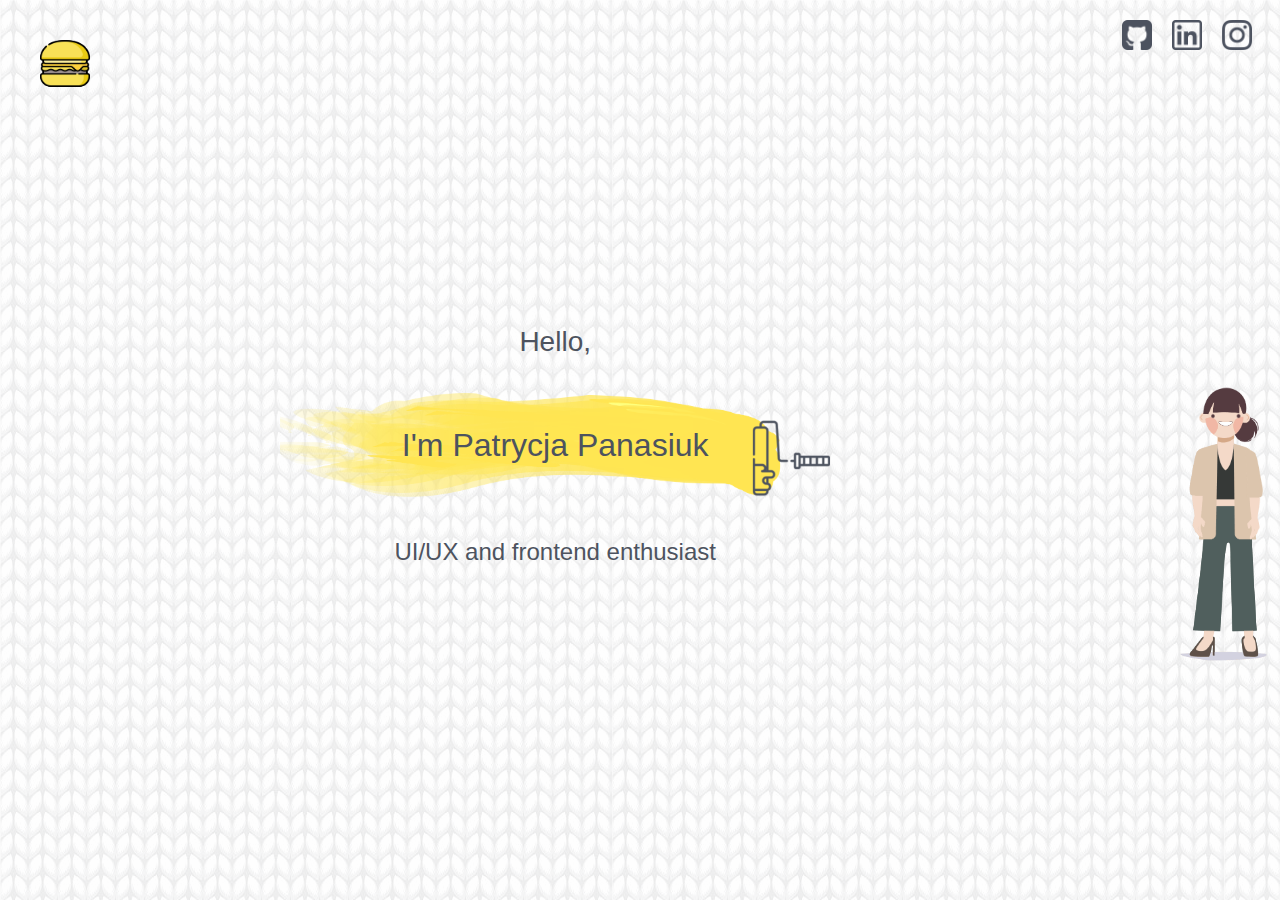
==== index.html @ 2c9c2ffa "menu changes" ====
<html lang="en">
<head>
  <meta charset="utf-8">
  <meta name="viewport" content="width=device-width, initial-scale=1">
  <link rel="stylesheet" href="style.css">
  <link rel="stylesheet" href="style_menu.css">
  <link rel="stylesheet" href="bootstrap/bootstrap.min.css">
</head>

<body>
  
<main class="container">
  <div class="content-container">
    <div class="side-menu">
        <input type="button"  onclick="ShowDiv()" class="burger burger-menu" />
        <input type="button"  onclick="ShowMenu()" class="burger burger-menu-cover" />
        <div class="side-menu-bcg" id="myDiv">
          <div class="burger-waiter"></div>
          <div class="menu row justify-content-center">
            <div class="menu-icons-box col-5">
              <ul class="menu-icons"> 
                <li class="menu-icon"><a href="contact.html"><img src="pic/mail.png" alt="contact"></a></li>
                <li class="menu-icon"><a href="portfolio.html"><img src="pic/portfolio.png" alt="portfolio"></a></li>
                <li class="menu-icon"><a href="curriculum.html"><img src="pic/curriculum.png" alt="curriculum"></a></li>
                <li class="menu-icon"><img src="pic/home.png" alt="home"></li>
              </ul> 
            </div>
            <div class="menu-titles-box col-6">
              <ul class="menu-titles"> 
                <li class="menu-title"><a href="contact.html"><p>contact</p></a></li>
                <li class="menu-title"><a href="portfolio.html"><p>portfolio</p></a></li>
                <li class="menu-title"><a href="aboutme.html"><p>about me</p></a></li>
                <li class="menu-title"><p>home</p></li>
              </ul> 
            </div>
          </div>
      </div>
    </div>

    <div class="presentation">
      <h3 class="hello"><p>Hello,</p></h3>
      <h1 class="name"><p>I'm Patrycja Panasiuk</p></h1>
      <h2 class="frontend"><p>UI/UX and frontend enthusiast</p></h2>
    </div>

  <!-- MENU COVER -->
  <div class="menu-cover" id="menu-cover">
    <div class="menu-cover-list row">
      <div class="menu-cover-img col-3">
        <a href="contact.html"><img src="pic/mail.png" alt="contact"></a>
        <a href="portfolio.html"><img src="pic/portfolio.png" alt="portfolio"></a>
        <a href="aboutme.html"><img src="pic/curriculum.png" alt="aboutme"></a>
        <a href="home.html"><img src="pic/home.png" alt="home"></a>
      </div>
      <div class="menu-cover-text col-9">
        <a href="contact.html"><p>contact</p></a>
        <a href="portfolio.html"><p>portfolio</p></a>
        <a href="aboutme.html"><p>about me</p></a>
        <a href="index.html"><p>home</p></a>
      </div>
    </div>
    <div class="menu-cover-waiter">
      <img src="pic/burger_waiter.png" alt="burger">
    </div>
    <div class="social row ">
      <div class="social-img social-img-white col-4"><a href="https://github.com/qatta93" target="_blank"><img src="pic/github_white.png" alt="github"></a></div>
      <div class="social-img social-img-white col-4"><a href="https://www.linkedin.com/in/patrycjapanasiuk/" target="_blank"><img src="pic/linkedin_white.png" alt="linkedin"></a></div>
      <div class="social-img social-img-white col-4"><a href="https://www.instagram.com/__qatta/" target="_blank"><img src="pic/instagram_white.png" alt="instagram"></a></div>
    </div>
  </div>

  <!-- SOCIAL -->
    <div class="social row ">
      <div class="social-img col-4"><a href="https://github.com/qatta93" target="_blank"><img src="pic/github.png" alt="github"></a></div>
      <div class="social-img col-4"><a href="https://www.linkedin.com/in/patrycjapanasiuk/" target="_blank"><img src="pic/linkedin.png" alt="linkedin"></a></div>
      <div class="social-img col-4"><a href="https://www.instagram.com/__qatta/" target="_blank"><img src="pic/instagram.png" alt="instagram"></a></div>
    </div>

    <div class="animation" id="anim"></div>
  </div>
</main>

  <script src="https://code.jquery.com/jquery-3.3.1.slim.min.js" integrity="sha384-q8i/X+965DzO0rT7abK41JStQIAqVgRVzpbzo5smXKp4YfRvH+8abtTE1Pi6jizo" crossorigin="anonymous"></script>
  <script src="https://cdnjs.cloudflare.com/ajax/libs/popper.js/1.14.7/umd/popper.min.js" integrity="sha384-UO2eT0CpHqdSJQ6hJty5KVphtPhzWj9WO1clHTMGa3JDZwrnQq4sF86dIHNDz0W1" crossorigin="anonymous"></script>
  <script src="https://stackpath.bootstrapcdn.com/bootstrap/4.3.1/js/bootstrap.min.js" integrity="sha384-JjSmVgyd0p3pXB1rRibZUAYoIIy6OrQ6VrjIEaFf/nJGzIxFDsf4x0xIM+B07jRM" crossorigin="anonymous"></script>
  <script src="lottie.js"></script>
  <script src="script.js"></script>
</body>
</html>
---- style.css ----
body, 
html {
    height: 100vh;
    width: 100vw;
    margin: 0;
    padding: 0;
    border: 0;
    font-size: 100%;
    vertical-align: baseline;
    overflow-x: hidden;
}

* {
    box-sizing: border-box;
    font-family: 'Segoe UI', sans-serif;
}

.container {
    padding: 0 !important;
    margin: 0 !important;
    max-width: 100% !important;
}

.content-container {
    background-image: url(pic/bcg_d.png);
    height: 100vh;
    max-height: -webkit-fill-available;
    overflow-y: hidden;
    overflow-x: hidden;
    position: relative;
}


/************************************************************ MENU */


.side-menu {
    height: 100%;
    width: 250px;
    position: relative;
}

.side-menu-bcg {
    background-color: #4D535F;
    height: 100%;
    width: 100%;
    display: none;
}

.burger {
    background-image: url(pic/burger.png);
    background-repeat: no-repeat;
    background-size: 60px 60px;
    position: absolute;
    left: 50px;
    top: 50px;
    height: 60px;
    width: 60px;
    background-color: transparent;
    border: none;
    z-index: 10;
    -webkit-animation-name: spaceboots;
	-webkit-animation-duration: 2.5s;
	-webkit-transform-origin:50% 50%;
	-webkit-animation-iteration-count: 10s;
	-webkit-animation-timing-function: linear;
}

@-webkit-keyframes spaceboots {
	0% { -webkit-transform: translate(2px, 1px) rotate(0deg); }
	10% { -webkit-transform: translate(-1px, -2px) rotate(-1deg); }
	20% { -webkit-transform: translate(-3px, 0px) rotate(1deg); }
	30% { -webkit-transform: translate(0px, 2px) rotate(0deg); }
	40% { -webkit-transform: translate(1px, -1px) rotate(1deg); }
	50% { -webkit-transform: translate(-1px, 2px) rotate(-1deg); }
	60% { -webkit-transform: translate(-3px, 1px) rotate(0deg); }
	70% { -webkit-transform: translate(2px, 1px) rotate(-1deg); }
	80% { -webkit-transform: translate(-1px, -1px) rotate(1deg); }
	90% { -webkit-transform: translate(2px, 2px) rotate(0deg); }
	100% { -webkit-transform: translate(1px, -2px) rotate(-1deg); }
}

.burger-waiter {
    background-image: url(pic/burger_waiter.png);
    background-repeat: no-repeat;
    background-size: 150px 150px;
    position: absolute;
    left: 45px;
    top: 50px;
    height: 150px;
    width: 150px;
}

.menu {
    height: 300px;
    width: 100%;
    position: absolute;
    bottom: 0;
    padding: 2%;
    margin: 0 !important;
}

.menu-icons,
.menu-titles {
    height: 95%;
    list-style: none;
    width: 100%;
    padding: 0;
    color: #EEEEEE;
    font-size: 23px;
}
                                                           /* change */
.menu-titles li:last-child { 
    color: #F8E058;
}
                                                         /* change */
.menu-icon,
.menu-title {
    height: 25%;
    position: relative;
    width: 100%;
}

.menu-title a {
    text-decoration: none;
    color: inherit;
}

.menu-title a:hover {
    color: #F8E058;
}

.menu-icon img {
    height: 40px;
    position: absolute;
    right: 0;
    left: 0;
    top: 0;
    bottom: 0;
    margin: auto 0;
}

.menu-titles-box {
    padding: 0 !important;
    position: relative;
}

.menu-title p{
    vertical-align: middle;
    margin: 0;
    position: absolute;               
    top: 50%;                         
    transform: translate(0, -50%)
}



/************************************************************ PRESENTATION */


.presentation {
    height: 40%;
    width: 43%;
    position: absolute;
    right: 0;
    left: 320px;
    top: 0;
    bottom: 0;
    margin: auto 0;
    color: #4D535F;
}


.hello {
    height: 20%;
    position: relative;
}

.hello p {
    margin: 0;
    width: 100%;
    position: absolute;              
    top: 50%;  
    text-align: center;                   
    transform: translate(0, -50%)
}

.name {
    height: 50%;
    background-image: url(pic/paint.png);
    background-repeat: no-repeat;
    background-position: right;
    background-size: 110%;
    position: relative;
}

.name p {
    margin: 0;
    width: 100%;
    position: absolute;              
    top: 50%;  
    text-align: center;                   
    transform: translate(0, -50%)
}

.frontend {
    height: 30%;
    position: relative;
}


.frontend p {
    margin: 0;
    width: 100%;
    position: absolute;              
    top: 50%;  
    text-align: center;                   
    transform: translate(0, -50%);
    font-weight: 400;
}




/************************************************************ SOCIAL */

.social {
    position: absolute;
    right: 0;
    top: 0;
    height: 65px;
    width: 200px;
    padding: 20px 20px 0 0;
}

.social-img {
    width: 33.3%;
    padding: 0!important;
}


.social-img img {
    height: 40px;
}





/************************************************************ ANIMATION */

.animation {
    max-width: 800px;
    position: absolute;
    top: 60%;                
    transform: translate(0, -50%);
    right: 0;
}

/************************************************************ MEDIA QUERY */


@media only screen and (min-width: 1920px) {

    .side-menu {
        width: 400px;
    }

    .burger {
        background-size: 80px 80px;
        height: 80px;
        width: 80px;
    }
    
    .burger-waiter {

        background-size: 200px 200px;
        height: 200px;
        width: 200px;
    }
    
    .menu {
        height: 400px;
        padding: 4%;
    }
    
    .menu-icons,
    .menu-titles {
        font-size: 35px;
    }
    
    .menu-icon img {
        height: 50px;
        left: 30px;
    }
    
    .social {
        width: 330px;
        top: 20px;
    }
    .social-img img {
        height: 60px;
    }
    .presentation {
        height: 30%;
        width: 43%;
        left: 370px;
    }

    .hello p {
        font-size: 2.5rem;
    }
    
    .name {
        background-size: 115%;
    }

    .name p {
        font-size: 3rem;
    }
    
    .frontend p {
        font-size: 2rem;             
        top: 40%;  
    }
    .animation {
        max-width: 900px;
    }
}

@media only screen and (min-width: 3000px) {

    .side-menu {
        width: 500px;
    }

    .burger {
        background-size: 100px 100px;
        height: 200px;
        width: 200px;
    }
    
    .burger-waiter {

        background-size: 230px 230px;
        height: 230px;
        width: 230px;
    }
    
    .menu {
        height: 500px;
        padding: 4%;
    }
    
    .menu-icons,
    .menu-titles {
        font-size: 40px;
    }
    
    .menu-icon img {
        height: 60px;
        left: 30px;
    }
    
    .presentation {
        height: 40%;
        left: 600px;
    }
    
    
    .hello {
        height: 20%;
        position: relative;
    }
    
    .hello p {        
        font-size: 4rem;        
    }
    
    .name p {
        font-size: 4rem;
    }
    
    
    
    .frontend p {
        font-size: 3rem;
    }

    .animation {
        min-width: 1700px;

    }
    
    .social {
        width: 350px;
        top: 20px;
    }
    .social-img img {
        height: 70px;
    }

}

@media only screen and (min-width: 4000px) {

    .side-menu {
        width: 800px;
    }

    .burger {
        background-size: 200px 200px;
        height: 200px;
        width: 200px;
    }
    
    .burger-waiter {

        background-size: 490px 490px;
        height: 490px;
        width: 490px;
    }
    
    .menu {
        height: 800px;
        padding: 4%;
    }
    
    .menu-icons,
    .menu-titles {
        font-size: 70px;
    }
    
    .menu-icon img {
        height: 100px;
        left: 30px;
    }

    .presentation {
        left: 1100px;
    }
    
    .hello p {        
        font-size: 6rem;        
    }
    
    .name p {
        font-size: 8rem;
    }
    
    .frontend p {
        font-size: 5rem;
    }

    .animation {
        min-width: 2300px;

    }
    
    .social {
        width: 500px;
        top: 50px;
        right: 30px;
    }
    .social-img img {
        height: 120px;
    }

}

@media only screen and (max-width: 1366px) {
    .side-menu {
        width: 220px;
    }
    .side-menu-bcg {
        opacity: 1;
     }
    
    .burger {
        background-size: 50px 50px;
        left: 40px;
        top: 40px;
        height: 50px;
        width: 50px;
    }
    
    .burger-waiter {
        background-size: 125px 125px;
        left: 36px;
        top: 40px;
        height: 125px;
        width: 125px;
    }
    
    .menu {
        height: 250px;
    }
    
    .menu-icons,
    .menu-titles {
        font-size: 20px;
    }
    
    .menu-icon img {
        height: 35px;
    }
    
    .social {
        width: 170px;
    }
    .social-img img {
        height: 30px;
    }
    .presentation {
        height: 30%;
        width: 43%;
        left: 280px;
    }
    
    .name p {
        font-size: 2rem;
    }
    
    .frontend p {
        font-size: 1.5rem;             
        top: 40%;  
    }

    .animation {
        max-width: 650px;
    }
}


/******************** TABLET LANDSCAPE */


@media only screen and (max-width: 1024px) {

    .content-container {
        min-height: 700px;
    }

    .side-menu-bcg {
       opacity: 0;
    }

    .burger-waiter {
        opacity: 0;
    }

    .burger {
        opacity: 1;
        background-size: 50px 50px;
        left: 25px;
        top: 20px;
        height: 50px;
        width: 50x;
    }



    .menu {
        opacity: 0;
    }

    .presentation {
        height: 30%;
        width: 85%;
        position: absolute;                  
        top: 15%;
        left: 0;
        right: 0;
        margin: 0 auto;
        width: 100%;
    }
    
    .hello {
        height: 30%;
        font-size: 2rem;
    }

    .name {
        background-position: center;
        background-size: 80%;
        width: 90%;
        margin: 0 auto;
    }
    
    .name p {           
        top: 40%;  
        font-size: 2.5rem;
    }
    
    .frontend p {             
        top: 20%;  
        font-size: 2.5rem;
        font-weight: 200;
    }

    .social {
        height: 65px;
        width: 200px;
    }
    
    .social-img img {
        height: 40px;
    }

    .animation {
        max-width: 100%;
        bottom: 15%;                
        transform: translate(0, -15%);
        height: 55%;
    }
}


/******************** TABLET PORTRAIT */


@media only screen and (max-width: 768px) {

    .content-container {
        min-height: 800px;
    }

    .presentation {
        height: 20%;
    }
    
    .hello {
        height: 40%;
    }

    .name {
        background-size: 100%;
        background-position: bottom right;
        width: 90%;
    }
    
    .name p {           
        top: 40%;  
    }
    
    .frontend p {             
        top: 30%;  
    }

    .animation {
        bottom: 30%;                
        transform: translate(0, -30%);
        height: 70%;
        min-width: 800px;
    }
}



@media only screen and (max-width: 650px) {


    .name {
        background-size: 110%;
        width: 95%;
    }
    
    .name p {           
        font-size: 2.1rem;
    }
    
    .frontend p {             
        font-size: 2rem;
    }

    .animation {
        bottom: 20%;                
        transform: translate(0, -20%);
        height: 50%;
        min-width: 800px;
    }
}





/******************** MOBILE */


@media only screen and (max-width: 480px) {

    .content-container {
        min-height: 600px;
    }

    .burger {
        background-size: 45px 45px;
        left: 25px;
        top: 20px;
        height: 45px;
        width: 45x;
    }

    .presentation {                
        top: 20%;
    }


    .hello {
        height: 40%;
        font-size: 1.5rem;
    }

    .name {
        background-size: 120%;
        width: 99%;
    }
    
    .name p {           
        top: 40%;  
        font-size: 1.6rem;
    }
    
    .frontend p {             
        top: 50%;  
        font-size: 1.65rem;
        max-width: 95%;
        text-align: center;
        margin: 0 2%;
    }

    .social {
        height: 55px;
        width: 170px;
        right: 0px;
    }

    .social-img {
        text-align: center;
    }
    
    .social-img img {
        height: 35px;
    }

    .animation {
        min-width: 700px;
        bottom: 10%;                
        transform: translate(0, -10%);
    }
}
---- style_menu.css ----
@media only screen and (max-width: 1024px) {

    #menu-cover {
        width: 100vw;
        height: 100vh;
        position: fixed;
        top: 0;
        background-color: #2E3032;
        opacity: 0.95;
        display: none;
        z-index: 99999999999;
    }
    
    .menu-cover-list {
        height: 70%;
        width: 50%;
        margin: 0 auto !important;
        padding-left: 10%;
        position: relative;
        display: block !important;
    }
    
    .menu-cover-img,
    .menu-cover-text {
        height: 350px;
        position: absolute;
        top: 30%;
        width: 100%;
    }
    
    .menu-cover-text p {
        line-height: 50px;
        margin: 10px 0;
        width: 100%;
    }
    
    .menu-cover-img img,
    .menu-cover-img a {
        height: 50px;
        margin: 15px 0;
    }
    
    .menu-cover-waiter {
        height: 30%;
        text-align: center;
    }
    
    .menu-cover-text {
        height: 300px;
        padding-left: 40% !important;
    }
    
    .menu-cover-text a{
        text-decoration: none;
    }
    
    .menu-cover-text p {
        font-size: 1.7rem;
        color: #EEEEEE;
        height: 23%;
    }
    
    .menu-cover-waiter img {
        height: 60%;
    }
    
    .social-img-white {
        z-index: 9;
    }

}





@media only screen and (max-width: 768px) {
    .menu-cover-list {
        width: 60%;
    }
    
    .menu-cover-img img,
    .menu-cover-img a {
        height: 45px;
        margin: 17px 0;
    }
    
    .menu-cover-text p {
        font-size: 1.4rem;
    }
}


@media only screen and (max-width: 576px) {
    .menu-cover-list {
        width: 60%;
    }
    
    .menu-cover-img img,
    .menu-cover-img a {
        height: 40px;
        margin: 17px 0;
    }
    
    .menu-cover-text p {
        font-size: 1.2rem;
        line-height: 45px;
        margin: 9px 0;
    }

    .menu-cover-waiter img {
        height: 50%;
    }
}


@media only screen and (max-width: 480px) {
    .menu-cover-list {
        width: 80%;
        padding-left: 20%;
    }
    
    .menu-cover-img img,
    .menu-cover-img a {
        height: 35px;
        margin: 17px 0;
    }
    
    .menu-cover-text p {
        font-size: 1.2rem;
        line-height: 55px;
        margin: 3px 0;
    }

    .menu-cover-waiter img {
        height: 50%;
    }

    .menu-cover-text {
        padding-left: 35% !important;
    }
}
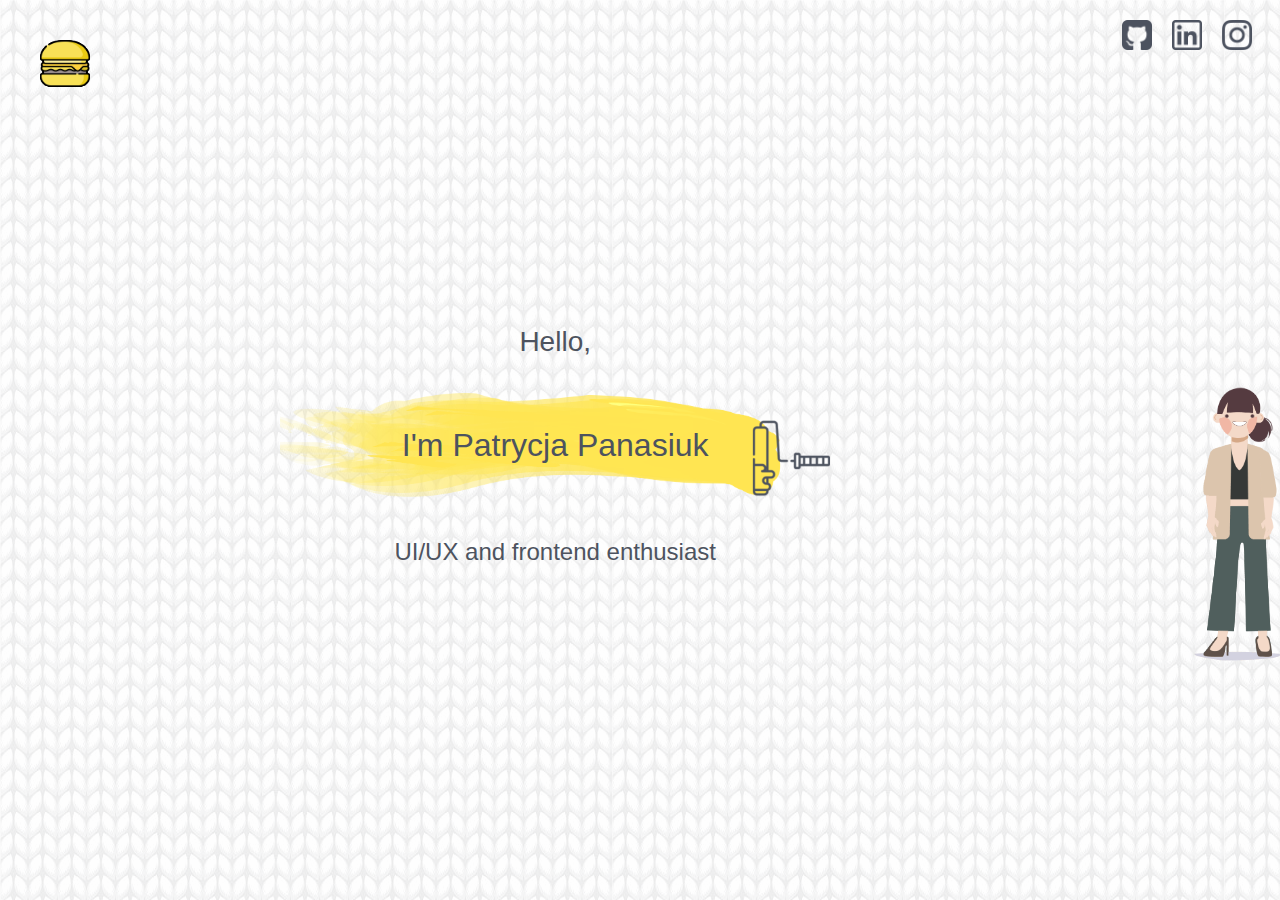
==== commit 7cb75c82: "rwd" ====
--- a/index.html
+++ b/index.html
@@ -45,6 +45,8 @@
 
   <!-- MENU COVER -->
   <div class="menu-cover" id="menu-cover">
+    <input type="button"  onclick="ShowDiv()" class="burger burger-menu" />
+    <input type="button"  onclick="ShowMenu()" class="burger burger-menu-cover" />
     <div class="menu-cover-list row">
       <div class="menu-cover-img col-3">
         <a href="contact.html"><img src="pic/mail.png" alt="contact"></a>
--- a/style.css
+++ b/style.css
@@ -59,7 +59,6 @@
     width: 60px;
     background-color: transparent;
     border: none;
-    z-index: 10;
     -webkit-animation-name: spaceboots;
 	-webkit-animation-duration: 2.5s;
 	-webkit-transform-origin:50% 50%;
@@ -535,15 +534,14 @@
 
 /******************** TABLET LANDSCAPE */
 
-
-@media only screen and (max-width: 1024px) {
+@media only screen and (max-width: 1060px) {
 
     .content-container {
         min-height: 700px;
     }
 
     .side-menu-bcg {
-       opacity: 0;
+       display: none;
     }
 
     .burger-waiter {
@@ -613,6 +611,7 @@
         bottom: 15%;                
         transform: translate(0, -15%);
         height: 55%;
+        right: 20%;
     }
 }
 
@@ -653,6 +652,7 @@
         transform: translate(0, -30%);
         height: 70%;
         min-width: 800px;
+        right: 10%;
     }
 }
 
@@ -679,6 +679,7 @@
         transform: translate(0, -20%);
         height: 50%;
         min-width: 800px;
+        right: -9%;
     }
 }
 
@@ -749,5 +750,6 @@
         min-width: 700px;
         bottom: 10%;                
         transform: translate(0, -10%);
+        right: -20%;
     }
 }--- a/style_menu.css
+++ b/style_menu.css
@@ -1,7 +1,7 @@
 
 
 
-@media only screen and (max-width: 1024px) {
+@media only screen and (max-width: 1060px) {
 
     #menu-cover {
         width: 100vw;
@@ -120,7 +120,7 @@
 @media only screen and (max-width: 480px) {
     .menu-cover-list {
         width: 80%;
-        padding-left: 20%;
+        padding-left: 15%;
     }
     
     .menu-cover-img img,
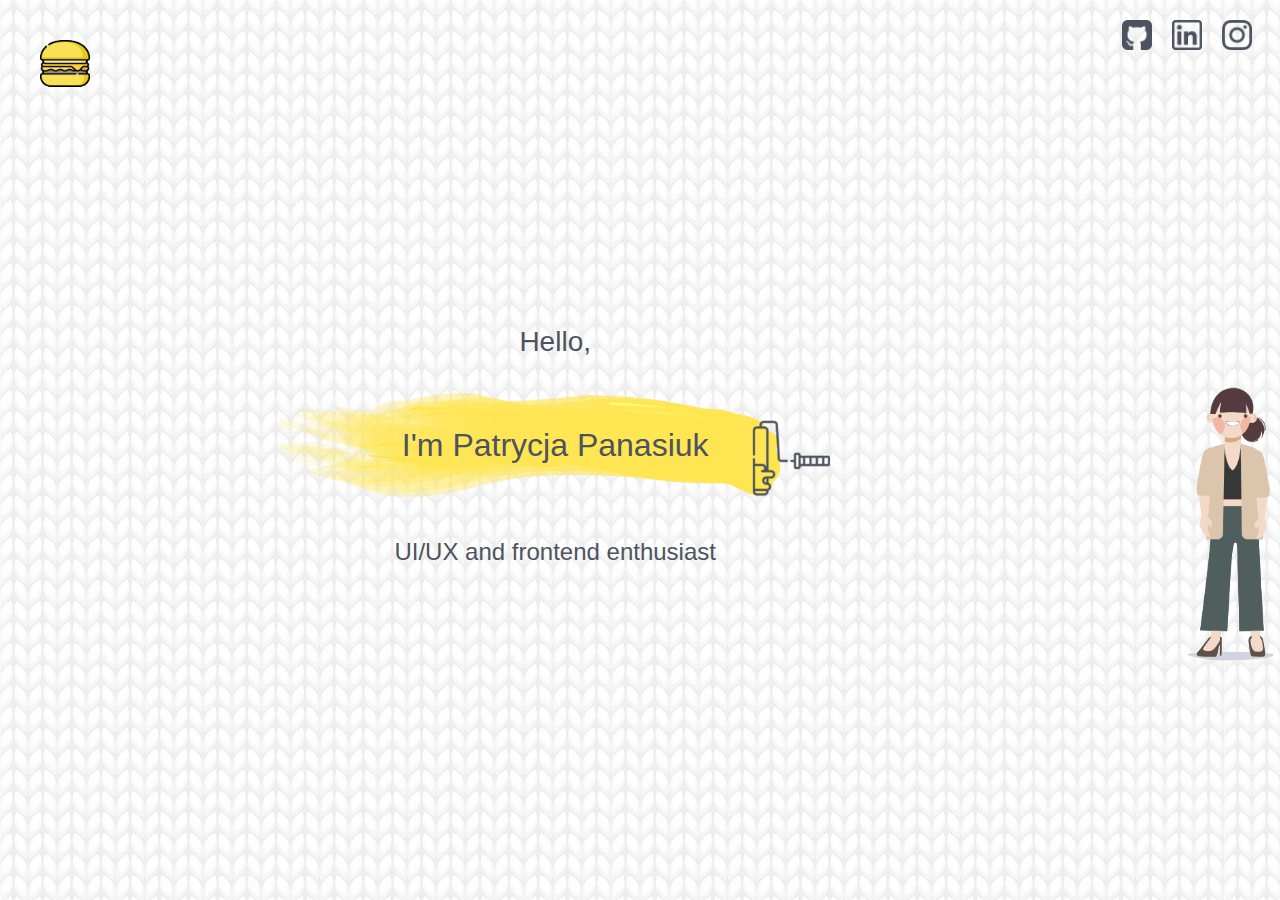
==== commit c0328965: "changes" ====
--- a/index.html
+++ b/index.html
@@ -12,8 +12,8 @@
 <main class="container">
   <div class="content-container">
     <div class="side-menu">
-        <input type="button"  onclick="ShowDiv()" class="burger burger-menu" />
-        <input type="button"  onclick="ShowMenu()" class="burger burger-menu-cover" />
+      <input type="button"  onclick="setTimeout(ShowDiv(), 0)" class="burger burger-menu" />
+      <input type="button"  onclick="setTimeout(ShowMenu(), 0)" class="burger burger-menu-cover" />
         <div class="side-menu-bcg" id="myDiv">
           <div class="burger-waiter"></div>
           <div class="menu row justify-content-center">
@@ -45,8 +45,8 @@
 
   <!-- MENU COVER -->
   <div class="menu-cover" id="menu-cover">
-    <input type="button"  onclick="ShowDiv()" class="burger burger-menu" />
-    <input type="button"  onclick="ShowMenu()" class="burger burger-menu-cover" />
+    <input type="button"  onclick="setTimeout(ShowDiv(), 0)" class="burger burger-menu" />
+    <input type="button"  onclick="setTimeout(ShowMenu(), 0)" class="burger burger-menu-cover" />
     <div class="menu-cover-list row">
       <div class="menu-cover-img col-3">
         <a href="contact.html"><img src="pic/mail.png" alt="contact"></a>
--- a/style.css
+++ b/style.css
@@ -40,6 +40,7 @@
     width: 250px;
     position: relative;
 }
+
 
 .side-menu-bcg {
     background-color: #4D535F;
@@ -66,6 +67,14 @@
 	-webkit-animation-timing-function: linear;
 }
 
+.burger-menu {
+    display: block;
+}
+
+.burger-menu-cover {
+    display: none;
+}
+
 @-webkit-keyframes spaceboots {
 	0% { -webkit-transform: translate(2px, 1px) rotate(0deg); }
 	10% { -webkit-transform: translate(-1px, -2px) rotate(-1deg); }
@@ -541,7 +550,7 @@
     }
 
     .side-menu-bcg {
-       display: none;
+       display: none !important;
     }
 
     .burger-waiter {
@@ -557,7 +566,13 @@
         width: 50x;
     }
 
-
+    .burger-menu {
+        display: none;
+    }
+
+    .burger-menu-cover {
+        display: block;
+    }
 
     .menu {
         opacity: 0;
--- a/style_menu.css
+++ b/style_menu.css
@@ -35,6 +35,10 @@
         line-height: 50px;
         margin: 10px 0;
         width: 100%;
+    }
+
+    .menu-cover-text p:hover {
+        color: #F8E058;
     }
     
     .menu-cover-img img,
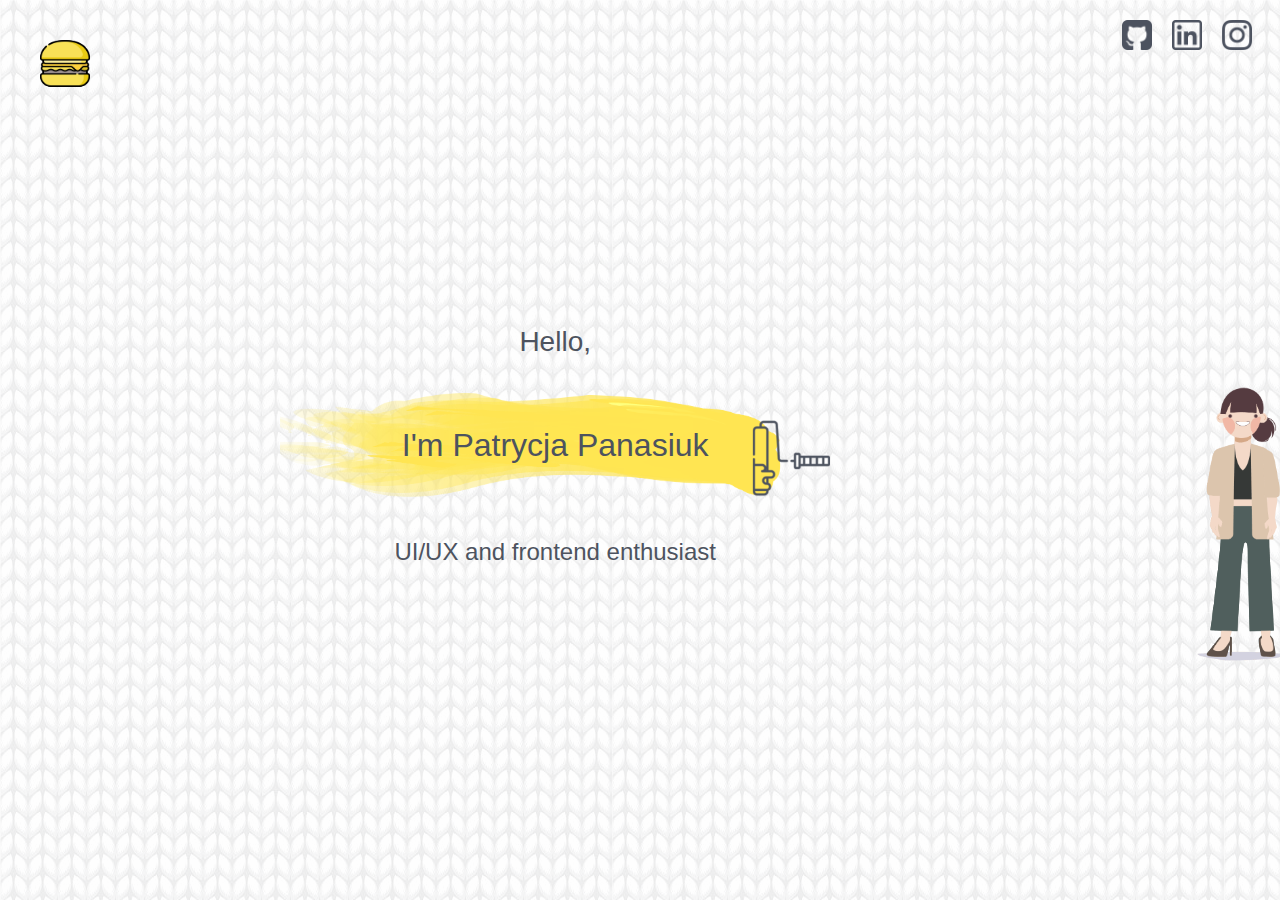
==== commit cce7a444: "js" ====
--- a/index.html
+++ b/index.html
@@ -66,7 +66,7 @@
     </div>
     <div class="social row ">
       <div class="social-img social-img-white col-4"><a href="https://github.com/qatta93" target="_blank"><img src="pic/github_white.png" alt="github"></a></div>
-      <div class="social-img social-img-white col-4"><a href="https://www.linkedin.com/in/patrycjapanasiuk/" target="_blank"><img src="pic/linkedin_white.png" alt="linkedin"></a></div>
+      <div class="social-img social-img-white col-4"><a href="https://www.linkedin.com/in/patrycjapanasiuk/?locale=en_US" target="_blank"><img src="pic/linkedin_white.png" alt="linkedin"></a></div>
       <div class="social-img social-img-white col-4"><a href="https://www.instagram.com/__qatta/" target="_blank"><img src="pic/instagram_white.png" alt="instagram"></a></div>
     </div>
   </div>
@@ -74,7 +74,7 @@
   <!-- SOCIAL -->
     <div class="social row ">
       <div class="social-img col-4"><a href="https://github.com/qatta93" target="_blank"><img src="pic/github.png" alt="github"></a></div>
-      <div class="social-img col-4"><a href="https://www.linkedin.com/in/patrycjapanasiuk/" target="_blank"><img src="pic/linkedin.png" alt="linkedin"></a></div>
+      <div class="social-img col-4"><a href="https://www.linkedin.com/in/patrycjapanasiuk/?locale=en_US" target="_blank"><img src="pic/linkedin.png" alt="linkedin"></a></div>
       <div class="social-img col-4"><a href="https://www.instagram.com/__qatta/" target="_blank"><img src="pic/instagram.png" alt="instagram"></a></div>
     </div>
 
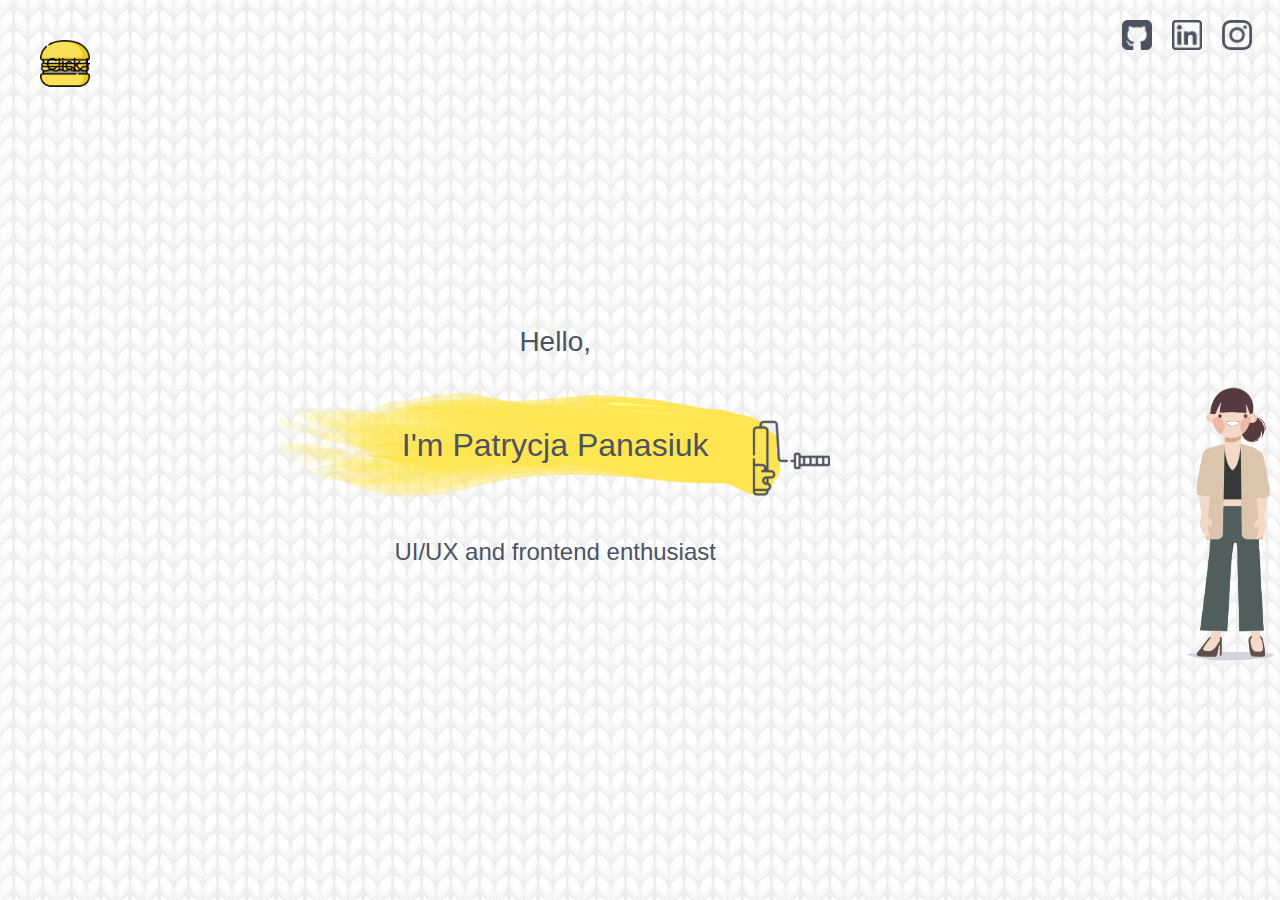
==== commit af4fb497: "validator changes" ====
--- a/index.html
+++ b/index.html
@@ -1,3 +1,5 @@
+<!DOCTYPE html>
+
 <html lang="en">
 <head>
   <meta charset="utf-8">
@@ -5,15 +7,19 @@
   <link rel="stylesheet" href="style.css">
   <link rel="stylesheet" href="style_menu.css">
   <link rel="stylesheet" href="bootstrap/bootstrap.min.css">
+  <title>portfolio</title>
 </head>
 
 <body>
   
 <main class="container">
   <div class="content-container">
+    <div class="loader-wrapper">
+      <span class="loader"><span class="loader-inner"></span></span>
+    </div>
     <div class="side-menu">
-      <input type="button"  onclick="setTimeout(ShowDiv(), 0)" class="burger burger-menu" />
-      <input type="button"  onclick="setTimeout(ShowMenu(), 0)" class="burger burger-menu-cover" />
+      <input type="button"  onclick="setTimeout(ShowDiv(), 0)" class="burger burger-menu" value="Click Here"/>
+      <input type="button"  onclick="setTimeout(ShowMenu(), 0)" class="burger burger-menu-cover" value="Click Here"/>
         <div class="side-menu-bcg" id="myDiv">
           <div class="burger-waiter"></div>
           <div class="menu row justify-content-center">
@@ -38,15 +44,15 @@
     </div>
 
     <div class="presentation">
-      <h3 class="hello"><p>Hello,</p></h3>
-      <h1 class="name"><p>I'm Patrycja Panasiuk</p></h1>
-      <h2 class="frontend"><p>UI/UX and frontend enthusiast</p></h2>
+      <h3 class="hello"><span>Hello,</span></h3>
+      <h1 class="name"><span>I'm Patrycja Panasiuk</span></h1>
+      <h2 class="frontend"><span>UI/UX and frontend enthusiast</span></h2>
     </div>
 
   <!-- MENU COVER -->
   <div class="menu-cover" id="menu-cover">
-    <input type="button"  onclick="setTimeout(ShowDiv(), 0)" class="burger burger-menu" />
-    <input type="button"  onclick="setTimeout(ShowMenu(), 0)" class="burger burger-menu-cover" />
+    <input type="button"  onclick="setTimeout(ShowDiv(), 0)" class="burger burger-menu" value="Click Here"/>
+    <input type="button"  onclick="setTimeout(ShowMenu(), 0)" class="burger burger-menu-cover" value="Click Here"/>
     <div class="menu-cover-list row">
       <div class="menu-cover-img col-3">
         <a href="contact.html"><img src="pic/mail.png" alt="contact"></a>
@@ -81,7 +87,6 @@
     <div class="animation" id="anim"></div>
   </div>
 </main>
-
   <script src="https://code.jquery.com/jquery-3.3.1.slim.min.js" integrity="sha384-q8i/X+965DzO0rT7abK41JStQIAqVgRVzpbzo5smXKp4YfRvH+8abtTE1Pi6jizo" crossorigin="anonymous"></script>
   <script src="https://cdnjs.cloudflare.com/ajax/libs/popper.js/1.14.7/umd/popper.min.js" integrity="sha384-UO2eT0CpHqdSJQ6hJty5KVphtPhzWj9WO1clHTMGa3JDZwrnQq4sF86dIHNDz0W1" crossorigin="anonymous"></script>
   <script src="https://stackpath.bootstrapcdn.com/bootstrap/4.3.1/js/bootstrap.min.js" integrity="sha384-JjSmVgyd0p3pXB1rRibZUAYoIIy6OrQ6VrjIEaFf/nJGzIxFDsf4x0xIM+B07jRM" crossorigin="anonymous"></script>
--- a/style.css
+++ b/style.css
@@ -65,6 +65,7 @@
 	-webkit-transform-origin:50% 50%;
 	-webkit-animation-iteration-count: 10s;
 	-webkit-animation-timing-function: linear;
+    z-index: 9999999;
 }
 
 .burger-menu {
@@ -185,7 +186,7 @@
     position: relative;
 }
 
-.hello p {
+.hello span {
     margin: 0;
     width: 100%;
     position: absolute;              
@@ -203,7 +204,7 @@
     position: relative;
 }
 
-.name p {
+.name span {
     margin: 0;
     width: 100%;
     position: absolute;              
@@ -218,7 +219,7 @@
 }
 
 
-.frontend p {
+.frontend span {
     margin: 0;
     width: 100%;
     position: absolute;              
@@ -266,6 +267,7 @@
     right: 0;
 }
 
+
 /************************************************************ MEDIA QUERY */
 
 
@@ -280,6 +282,10 @@
         height: 80px;
         width: 80px;
     }
+
+    .burger-menu-cover {
+        display: none;
+    }
     
     .burger-waiter {
 
@@ -313,10 +319,10 @@
     .presentation {
         height: 30%;
         width: 43%;
-        left: 370px;
-    }
-
-    .hello p {
+        left: 400px;
+    }
+
+    .hello span {
         font-size: 2.5rem;
     }
     
@@ -324,11 +330,11 @@
         background-size: 115%;
     }
 
-    .name p {
+    .name span {
         font-size: 3rem;
     }
     
-    .frontend p {
+    .frontend span {
         font-size: 2rem;             
         top: 40%;  
     }
@@ -348,6 +354,10 @@
         height: 200px;
         width: 200px;
     }
+
+    .burger-menu-cover {
+        display: none;
+    }
     
     .burger-waiter {
 
@@ -382,17 +392,17 @@
         position: relative;
     }
     
-    .hello p {        
+    .hello span {        
         font-size: 4rem;        
     }
     
-    .name p {
+    .name span {
         font-size: 4rem;
     }
     
     
     
-    .frontend p {
+    .frontend span {
         font-size: 3rem;
     }
 
@@ -423,6 +433,9 @@
         width: 200px;
     }
     
+    .burger-menu-cover {
+        display: none;
+    }
     .burger-waiter {
 
         background-size: 490px 490px;
@@ -449,15 +462,15 @@
         left: 1100px;
     }
     
-    .hello p {        
+    .hello span {        
         font-size: 6rem;        
     }
     
-    .name p {
+    .name span {
         font-size: 8rem;
     }
     
-    .frontend p {
+    .frontend span {
         font-size: 5rem;
     }
 
@@ -492,6 +505,9 @@
         height: 50px;
         width: 50px;
     }
+    .burger-menu-cover {
+        display: none;
+    }
     
     .burger-waiter {
         background-size: 125px 125px;
@@ -526,11 +542,11 @@
         left: 280px;
     }
     
-    .name p {
+    .name span {
         font-size: 2rem;
     }
     
-    .frontend p {
+    .frontend span {
         font-size: 1.5rem;             
         top: 40%;  
     }
@@ -601,12 +617,12 @@
         margin: 0 auto;
     }
     
-    .name p {           
+    .name span {           
         top: 40%;  
         font-size: 2.5rem;
     }
     
-    .frontend p {             
+    .frontend span {             
         top: 20%;  
         font-size: 2.5rem;
         font-weight: 200;
@@ -654,11 +670,11 @@
         width: 90%;
     }
     
-    .name p {           
+    .name span {           
         top: 40%;  
     }
     
-    .frontend p {             
+    .frontend span {             
         top: 30%;  
     }
 
@@ -681,11 +697,11 @@
         width: 95%;
     }
     
-    .name p {           
+    .name span {           
         font-size: 2.1rem;
     }
     
-    .frontend p {             
+    .frontend span {             
         font-size: 2rem;
     }
 
@@ -734,12 +750,12 @@
         width: 99%;
     }
     
-    .name p {           
+    .name span {           
         top: 40%;  
         font-size: 1.6rem;
     }
     
-    .frontend p {             
+    .frontend span {             
         top: 50%;  
         font-size: 1.65rem;
         max-width: 95%;
--- a/style_menu.css
+++ b/style_menu.css
@@ -1,5 +1,6 @@
-
-
+#menu-cover {
+    display: none;
+}
 
 @media only screen and (max-width: 1060px) {
 
@@ -33,7 +34,7 @@
     
     .menu-cover-text p {
         line-height: 50px;
-        margin: 10px 0;
+        margin: 14px 0;
         width: 100%;
     }
 
@@ -43,7 +44,7 @@
     
     .menu-cover-img img,
     .menu-cover-img a {
-        height: 50px;
+        height: 53px;
         margin: 15px 0;
     }
     
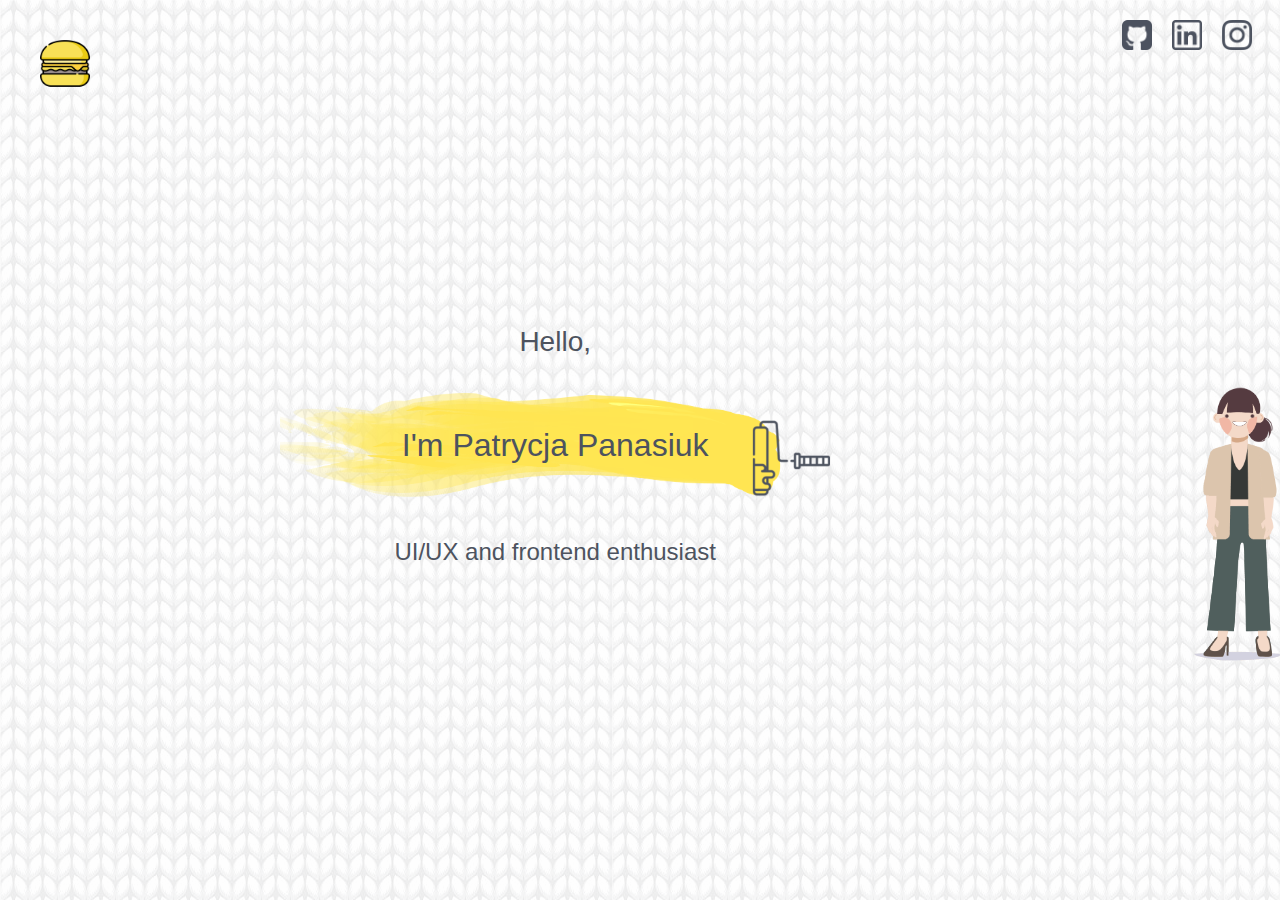
==== commit 85c3a0de: "structure changes" ====
--- a/index.html
+++ b/index.html
@@ -4,8 +4,8 @@
 <head>
   <meta charset="utf-8">
   <meta name="viewport" content="width=device-width, initial-scale=1">
-  <link rel="stylesheet" href="style.css">
-  <link rel="stylesheet" href="style_menu.css">
+  <link rel="stylesheet" href="styles/style.css">
+  <link rel="stylesheet" href="styles/style_menu.css">
   <link rel="stylesheet" href="bootstrap/bootstrap.min.css">
   <title>portfolio</title>
 </head>
@@ -18,8 +18,8 @@
       <span class="loader"><span class="loader-inner"></span></span>
     </div>
     <div class="side-menu">
-      <input type="button"  onclick="setTimeout(ShowDiv(), 0)" class="burger burger-menu" value="Click Here"/>
-      <input type="button"  onclick="setTimeout(ShowMenu(), 0)" class="burger burger-menu-cover" value="Click Here"/>
+      <input type="button"  onclick="setTimeout(ShowDiv(), 0)" class="burger burger-menu" value=""/>
+      <input type="button"  onclick="setTimeout(ShowMenu(), 0)" class="burger burger-menu-cover" value=""/>
         <div class="side-menu-bcg" id="myDiv">
           <div class="burger-waiter"></div>
           <div class="menu row justify-content-center">
@@ -51,8 +51,8 @@
 
   <!-- MENU COVER -->
   <div class="menu-cover" id="menu-cover">
-    <input type="button"  onclick="setTimeout(ShowDiv(), 0)" class="burger burger-menu" value="Click Here"/>
-    <input type="button"  onclick="setTimeout(ShowMenu(), 0)" class="burger burger-menu-cover" value="Click Here"/>
+    <input type="button"  onclick="setTimeout(ShowDiv(), 0)" class="burger burger-menu" value=""/>
+    <input type="button"  onclick="setTimeout(ShowMenu(), 0)" class="burger burger-menu-cover" value=""/>
     <div class="menu-cover-list row">
       <div class="menu-cover-img col-3">
         <a href="contact.html"><img src="pic/mail.png" alt="contact"></a>
@@ -91,6 +91,6 @@
   <script src="https://cdnjs.cloudflare.com/ajax/libs/popper.js/1.14.7/umd/popper.min.js" integrity="sha384-UO2eT0CpHqdSJQ6hJty5KVphtPhzWj9WO1clHTMGa3JDZwrnQq4sF86dIHNDz0W1" crossorigin="anonymous"></script>
   <script src="https://stackpath.bootstrapcdn.com/bootstrap/4.3.1/js/bootstrap.min.js" integrity="sha384-JjSmVgyd0p3pXB1rRibZUAYoIIy6OrQ6VrjIEaFf/nJGzIxFDsf4x0xIM+B07jRM" crossorigin="anonymous"></script>
   <script src="lottie.js"></script>
-  <script src="script.js"></script>
+  <script src="scripts/script.js"></script>
 </body>
 </html>--- a/styles/style.css
+++ b/styles/style.css
@@ -0,0 +1,786 @@
+
+body, 
+html {
+    height: 100vh;
+    width: 100vw;
+    margin: 0;
+    padding: 0;
+    border: 0;
+    font-size: 100%;
+    vertical-align: baseline;
+    overflow-x: hidden;
+}
+
+* {
+    box-sizing: border-box;
+    font-family: 'Segoe UI', sans-serif;
+}
+
+.container {
+    padding: 0 !important;
+    margin: 0 !important;
+    max-width: 100% !important;
+}
+
+.content-container {
+    background-image: url(../pic/bcg_d.png);
+    height: 100vh;
+    max-height: -webkit-fill-available;
+    overflow-y: hidden;
+    overflow-x: hidden;
+    position: relative;
+}
+
+
+/************************************************************ MENU */
+
+
+.side-menu {
+    height: 100%;
+    width: 250px;
+    position: relative;
+}
+
+
+.side-menu-bcg {
+    background-color: #4D535F;
+    height: 100%;
+    width: 100%;
+    display: none;
+}
+
+.burger {
+    background-image: url(../pic/burger.png);
+    background-repeat: no-repeat;
+    background-size: 60px 60px;
+    position: absolute;
+    left: 50px;
+    top: 50px;
+    height: 60px;
+    width: 60px;
+    background-color: transparent;
+    border: none;
+    -webkit-animation-name: spaceboots;
+	-webkit-animation-duration: 2.5s;
+	-webkit-transform-origin:50% 50%;
+	-webkit-animation-iteration-count: 10s;
+	-webkit-animation-timing-function: linear;
+    z-index: 9999999;
+}
+
+.burger-menu {
+    display: block;
+}
+
+.burger-menu-cover {
+    display: none;
+}
+
+@-webkit-keyframes spaceboots {
+	0% { -webkit-transform: translate(2px, 1px) rotate(0deg); }
+	10% { -webkit-transform: translate(-1px, -2px) rotate(-1deg); }
+	20% { -webkit-transform: translate(-3px, 0px) rotate(1deg); }
+	30% { -webkit-transform: translate(0px, 2px) rotate(0deg); }
+	40% { -webkit-transform: translate(1px, -1px) rotate(1deg); }
+	50% { -webkit-transform: translate(-1px, 2px) rotate(-1deg); }
+	60% { -webkit-transform: translate(-3px, 1px) rotate(0deg); }
+	70% { -webkit-transform: translate(2px, 1px) rotate(-1deg); }
+	80% { -webkit-transform: translate(-1px, -1px) rotate(1deg); }
+	90% { -webkit-transform: translate(2px, 2px) rotate(0deg); }
+	100% { -webkit-transform: translate(1px, -2px) rotate(-1deg); }
+}
+
+.burger-waiter {
+    background-image: url(../pic/burger_waiter.png);
+    background-repeat: no-repeat;
+    background-size: 150px 150px;
+    position: absolute;
+    left: 45px;
+    top: 50px;
+    height: 150px;
+    width: 150px;
+}
+
+.menu {
+    height: 300px;
+    width: 100%;
+    position: absolute;
+    bottom: 0;
+    padding: 2%;
+    margin: 0 !important;
+}
+
+.menu-icons,
+.menu-titles {
+    height: 95%;
+    list-style: none;
+    width: 100%;
+    padding: 0;
+    color: #EEEEEE;
+    font-size: 23px;
+}
+                                                           /* change */
+.menu-titles li:last-child { 
+    color: #F8E058;
+}
+                                                         /* change */
+.menu-icon,
+.menu-title {
+    height: 25%;
+    position: relative;
+    width: 100%;
+}
+
+.menu-title a {
+    text-decoration: none;
+    color: inherit;
+}
+
+.menu-title a:hover {
+    color: #F8E058;
+}
+
+.menu-icon img {
+    height: 40px;
+    position: absolute;
+    right: 0;
+    left: 0;
+    top: 0;
+    bottom: 0;
+    margin: auto 0;
+}
+
+.menu-titles-box {
+    padding: 0 !important;
+    position: relative;
+}
+
+.menu-title p{
+    vertical-align: middle;
+    margin: 0;
+    position: absolute;               
+    top: 50%;                         
+    transform: translate(0, -50%)
+}
+
+
+
+/************************************************************ PRESENTATION */
+
+
+.presentation {
+    height: 40%;
+    width: 43%;
+    position: absolute;
+    right: 0;
+    left: 320px;
+    top: 0;
+    bottom: 0;
+    margin: auto 0;
+    color: #4D535F;
+}
+
+
+.hello {
+    height: 20%;
+    position: relative;
+}
+
+.hello span {
+    margin: 0;
+    width: 100%;
+    position: absolute;              
+    top: 50%;  
+    text-align: center;                   
+    transform: translate(0, -50%)
+}
+
+.name {
+    height: 50%;
+    background-image: url(../pic/paint.png);
+    background-repeat: no-repeat;
+    background-position: right;
+    background-size: 110%;
+    position: relative;
+}
+
+.name span {
+    margin: 0;
+    width: 100%;
+    position: absolute;              
+    top: 50%;  
+    text-align: center;                   
+    transform: translate(0, -50%)
+}
+
+.frontend {
+    height: 30%;
+    position: relative;
+}
+
+
+.frontend span {
+    margin: 0;
+    width: 100%;
+    position: absolute;              
+    top: 50%;  
+    text-align: center;                   
+    transform: translate(0, -50%);
+    font-weight: 400;
+}
+
+
+
+
+/************************************************************ SOCIAL */
+
+.social {
+    position: absolute;
+    right: 0;
+    top: 0;
+    height: 65px;
+    width: 200px;
+    padding: 20px 20px 0 0;
+}
+
+.social-img {
+    width: 33.3%;
+    padding: 0!important;
+}
+
+
+.social-img img {
+    height: 40px;
+}
+
+
+
+
+
+/************************************************************ ANIMATION */
+
+.animation {
+    max-width: 800px;
+    position: absolute;
+    top: 60%;                
+    transform: translate(0, -50%);
+    right: 0;
+}
+
+
+/************************************************************ MEDIA QUERY */
+
+
+@media only screen and (min-width: 1920px) {
+
+    .side-menu {
+        width: 400px;
+    }
+
+    .burger {
+        background-size: 80px 80px;
+        height: 80px;
+        width: 80px;
+    }
+
+    .burger-menu-cover {
+        display: none;
+    }
+    
+    .burger-waiter {
+
+        background-size: 200px 200px;
+        height: 200px;
+        width: 200px;
+    }
+    
+    .menu {
+        height: 400px;
+        padding: 4%;
+    }
+    
+    .menu-icons,
+    .menu-titles {
+        font-size: 35px;
+    }
+    
+    .menu-icon img {
+        height: 50px;
+        left: 30px;
+    }
+    
+    .social {
+        width: 330px;
+        top: 20px;
+    }
+    .social-img img {
+        height: 60px;
+    }
+    .presentation {
+        height: 30%;
+        width: 43%;
+        left: 400px;
+    }
+
+    .hello span {
+        font-size: 2.5rem;
+    }
+    
+    .name {
+        background-size: 115%;
+    }
+
+    .name span {
+        font-size: 3rem;
+    }
+    
+    .frontend span {
+        font-size: 2rem;             
+        top: 40%;  
+    }
+    .animation {
+        max-width: 900px;
+    }
+}
+
+@media only screen and (min-width: 3000px) {
+
+    .side-menu {
+        width: 500px;
+    }
+
+    .burger {
+        background-size: 100px 100px;
+        height: 200px;
+        width: 200px;
+    }
+
+    .burger-menu-cover {
+        display: none;
+    }
+    
+    .burger-waiter {
+
+        background-size: 230px 230px;
+        height: 230px;
+        width: 230px;
+    }
+    
+    .menu {
+        height: 500px;
+        padding: 4%;
+    }
+    
+    .menu-icons,
+    .menu-titles {
+        font-size: 40px;
+    }
+    
+    .menu-icon img {
+        height: 60px;
+        left: 30px;
+    }
+    
+    .presentation {
+        height: 40%;
+        left: 600px;
+    }
+    
+    
+    .hello {
+        height: 20%;
+        position: relative;
+    }
+    
+    .hello span {        
+        font-size: 4rem;        
+    }
+    
+    .name span {
+        font-size: 4rem;
+    }
+    
+    
+    
+    .frontend span {
+        font-size: 3rem;
+    }
+
+    .animation {
+        min-width: 1700px;
+
+    }
+    
+    .social {
+        width: 350px;
+        top: 20px;
+    }
+    .social-img img {
+        height: 70px;
+    }
+
+}
+
+@media only screen and (min-width: 4000px) {
+
+    .side-menu {
+        width: 800px;
+    }
+
+    .burger {
+        background-size: 200px 200px;
+        height: 200px;
+        width: 200px;
+    }
+    
+    .burger-menu-cover {
+        display: none;
+    }
+    .burger-waiter {
+
+        background-size: 490px 490px;
+        height: 490px;
+        width: 490px;
+    }
+    
+    .menu {
+        height: 800px;
+        padding: 4%;
+    }
+    
+    .menu-icons,
+    .menu-titles {
+        font-size: 70px;
+    }
+    
+    .menu-icon img {
+        height: 100px;
+        left: 30px;
+    }
+
+    .presentation {
+        left: 1100px;
+    }
+    
+    .hello span {        
+        font-size: 6rem;        
+    }
+    
+    .name span {
+        font-size: 8rem;
+    }
+    
+    .frontend span {
+        font-size: 5rem;
+    }
+
+    .animation {
+        min-width: 2300px;
+
+    }
+    
+    .social {
+        width: 500px;
+        top: 50px;
+        right: 30px;
+    }
+    .social-img img {
+        height: 120px;
+    }
+
+}
+
+@media only screen and (max-width: 1366px) {
+    .side-menu {
+        width: 220px;
+    }
+    .side-menu-bcg {
+        opacity: 1;
+     }
+    
+    .burger {
+        background-size: 50px 50px;
+        left: 40px;
+        top: 40px;
+        height: 50px;
+        width: 50px;
+    }
+    .burger-menu-cover {
+        display: none;
+    }
+    
+    .burger-waiter {
+        background-size: 125px 125px;
+        left: 36px;
+        top: 40px;
+        height: 125px;
+        width: 125px;
+    }
+    
+    .menu {
+        height: 250px;
+    }
+    
+    .menu-icons,
+    .menu-titles {
+        font-size: 20px;
+    }
+    
+    .menu-icon img {
+        height: 35px;
+    }
+    
+    .social {
+        width: 170px;
+    }
+    .social-img img {
+        height: 30px;
+    }
+    .presentation {
+        height: 30%;
+        width: 43%;
+        left: 280px;
+    }
+    
+    .name span {
+        font-size: 2rem;
+    }
+    
+    .frontend span {
+        font-size: 1.5rem;             
+        top: 40%;  
+    }
+
+    .animation {
+        max-width: 650px;
+    }
+}
+
+
+/******************** TABLET LANDSCAPE */
+
+@media only screen and (max-width: 1060px) {
+
+    .content-container {
+        min-height: 700px;
+    }
+
+    .side-menu-bcg {
+       display: none !important;
+    }
+
+    .burger-waiter {
+        opacity: 0;
+    }
+
+    .burger {
+        opacity: 1;
+        background-size: 50px 50px;
+        left: 25px;
+        top: 20px;
+        height: 50px;
+        width: 50x;
+    }
+
+    .burger-menu {
+        display: none;
+    }
+
+    .burger-menu-cover {
+        display: block;
+    }
+
+    .menu {
+        opacity: 0;
+    }
+
+    .presentation {
+        height: 30%;
+        width: 85%;
+        position: absolute;                  
+        top: 15%;
+        left: 0;
+        right: 0;
+        margin: 0 auto;
+        width: 100%;
+    }
+    
+    .hello {
+        height: 30%;
+        font-size: 2rem;
+    }
+
+    .name {
+        background-position: center;
+        background-size: 80%;
+        width: 90%;
+        margin: 0 auto;
+    }
+    
+    .name span {           
+        top: 40%;  
+        font-size: 2.5rem;
+    }
+    
+    .frontend span {             
+        top: 20%;  
+        font-size: 2.5rem;
+        font-weight: 200;
+    }
+
+    .social {
+        height: 65px;
+        width: 200px;
+    }
+    
+    .social-img img {
+        height: 40px;
+    }
+
+    .animation {
+        max-width: 100%;
+        bottom: 15%;                
+        transform: translate(0, -15%);
+        height: 55%;
+        right: 20%;
+    }
+}
+
+
+/******************** TABLET PORTRAIT */
+
+
+@media only screen and (max-width: 768px) {
+
+    .content-container {
+        min-height: 800px;
+    }
+
+    .presentation {
+        height: 20%;
+    }
+    
+    .hello {
+        height: 40%;
+    }
+
+    .name {
+        background-size: 100%;
+        background-position: bottom right;
+        width: 90%;
+    }
+    
+    .name span {           
+        top: 40%;  
+    }
+    
+    .frontend span {             
+        top: 30%;  
+    }
+
+    .animation {
+        bottom: 30%;                
+        transform: translate(0, -30%);
+        height: 70%;
+        min-width: 800px;
+        right: 10%;
+    }
+}
+
+
+
+@media only screen and (max-width: 650px) {
+
+
+    .name {
+        background-size: 110%;
+        width: 95%;
+    }
+    
+    .name span {           
+        font-size: 2.1rem;
+    }
+    
+    .frontend span {             
+        font-size: 2rem;
+    }
+
+    .animation {
+        bottom: 20%;                
+        transform: translate(0, -20%);
+        height: 50%;
+        min-width: 800px;
+        right: -9%;
+    }
+}
+
+
+
+
+
+/******************** MOBILE */
+
+
+@media only screen and (max-width: 480px) {
+
+    .content-container {
+        min-height: 600px;
+    }
+
+    .burger {
+        background-size: 45px 45px;
+        left: 25px;
+        top: 20px;
+        height: 45px;
+        width: 45x;
+    }
+
+    .presentation {                
+        top: 20%;
+    }
+
+
+    .hello {
+        height: 40%;
+        font-size: 1.5rem;
+    }
+
+    .name {
+        background-size: 120%;
+        width: 99%;
+    }
+    
+    .name span {           
+        top: 40%;  
+        font-size: 1.6rem;
+    }
+    
+    .frontend span {             
+        top: 50%;  
+        font-size: 1.65rem;
+        max-width: 95%;
+        text-align: center;
+        margin: 0 2%;
+    }
+
+    .social {
+        height: 55px;
+        width: 170px;
+        right: 0px;
+    }
+
+    .social-img {
+        text-align: center;
+    }
+    
+    .social-img img {
+        height: 35px;
+    }
+
+    .animation {
+        min-width: 700px;
+        bottom: 10%;                
+        transform: translate(0, -10%);
+        right: -20%;
+    }
+}--- a/styles/style_menu.css
+++ b/styles/style_menu.css
@@ -0,0 +1,150 @@
+#menu-cover {
+    display: none;
+}
+
+@media only screen and (max-width: 1060px) {
+
+    #menu-cover {
+        width: 100vw;
+        height: 100vh;
+        position: fixed;
+        top: 0;
+        background-color: #2E3032;
+        opacity: 0.95;
+        display: none;
+        z-index: 99999999999;
+    }
+    
+    .menu-cover-list {
+        height: 70%;
+        width: 50%;
+        margin: 0 auto !important;
+        padding-left: 10%;
+        position: relative;
+        display: block !important;
+    }
+    
+    .menu-cover-img,
+    .menu-cover-text {
+        height: 350px;
+        position: absolute;
+        top: 30%;
+        width: 100%;
+    }
+    
+    .menu-cover-text p {
+        line-height: 50px;
+        margin: 14px 0;
+        width: 100%;
+    }
+
+    .menu-cover-text p:hover {
+        color: #F8E058;
+    }
+    
+    .menu-cover-img img,
+    .menu-cover-img a {
+        height: 53px;
+        margin: 15px 0;
+    }
+    
+    .menu-cover-waiter {
+        height: 30%;
+        text-align: center;
+    }
+    
+    .menu-cover-text {
+        height: 300px;
+        padding-left: 40% !important;
+    }
+    
+    .menu-cover-text a{
+        text-decoration: none;
+    }
+    
+    .menu-cover-text p {
+        font-size: 1.7rem;
+        color: #EEEEEE;
+        height: 23%;
+    }
+    
+    .menu-cover-waiter img {
+        height: 60%;
+    }
+    
+    .social-img-white {
+        z-index: 9;
+    }
+
+}
+
+
+
+
+
+@media only screen and (max-width: 768px) {
+    .menu-cover-list {
+        width: 60%;
+    }
+    
+    .menu-cover-img img,
+    .menu-cover-img a {
+        height: 45px;
+        margin: 17px 0;
+    }
+    
+    .menu-cover-text p {
+        font-size: 1.4rem;
+    }
+}
+
+
+@media only screen and (max-width: 576px) {
+    .menu-cover-list {
+        width: 60%;
+    }
+    
+    .menu-cover-img img,
+    .menu-cover-img a {
+        height: 40px;
+        margin: 17px 0;
+    }
+    
+    .menu-cover-text p {
+        font-size: 1.2rem;
+        line-height: 45px;
+        margin: 9px 0;
+    }
+
+    .menu-cover-waiter img {
+        height: 50%;
+    }
+}
+
+
+@media only screen and (max-width: 480px) {
+    .menu-cover-list {
+        width: 80%;
+        padding-left: 15%;
+    }
+    
+    .menu-cover-img img,
+    .menu-cover-img a {
+        height: 35px;
+        margin: 17px 0;
+    }
+    
+    .menu-cover-text p {
+        font-size: 1.2rem;
+        line-height: 55px;
+        margin: 3px 0;
+    }
+
+    .menu-cover-waiter img {
+        height: 50%;
+    }
+
+    .menu-cover-text {
+        padding-left: 35% !important;
+    }
+}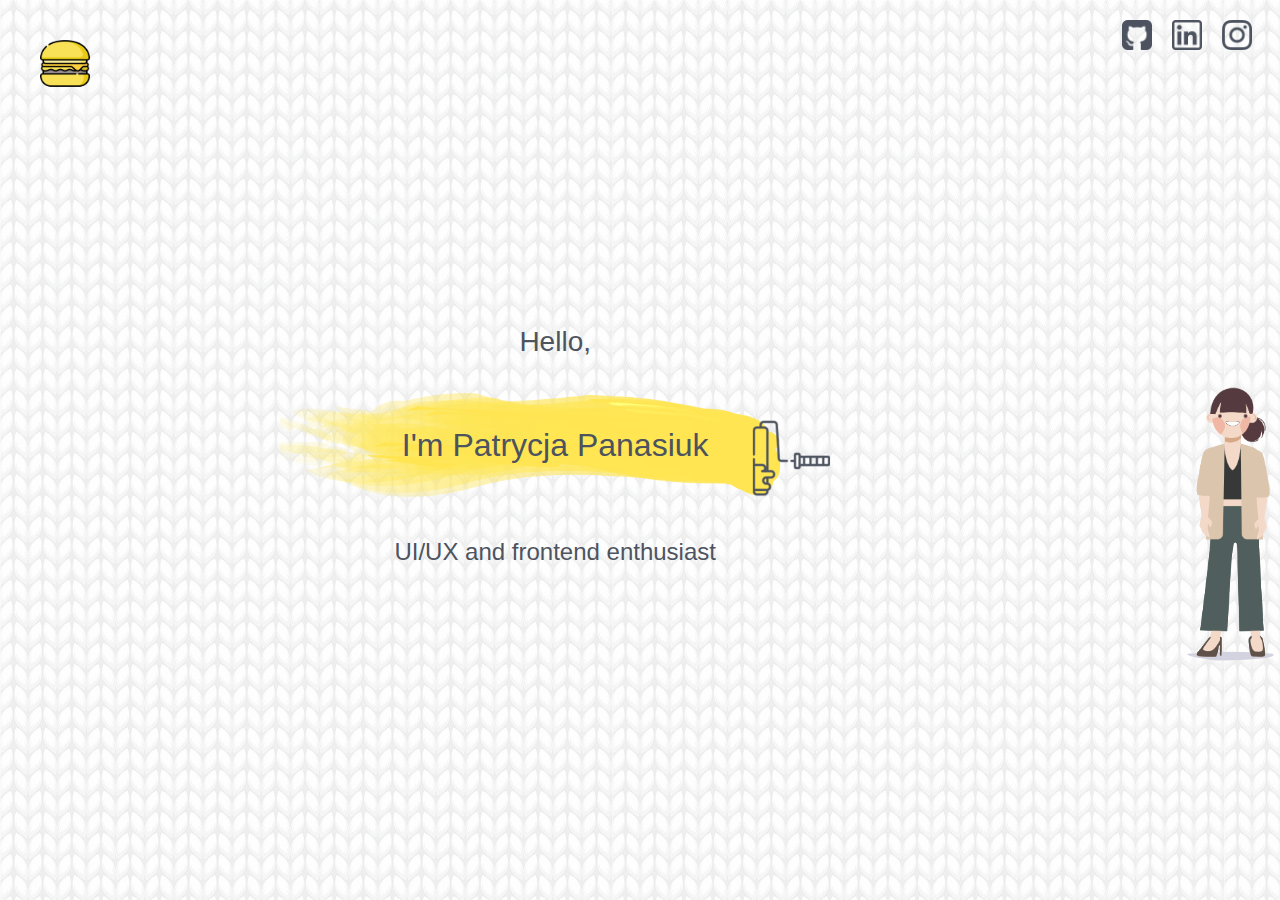
==== commit f3305430: "doctype changes" ====
--- a/index.html
+++ b/index.html
@@ -1,4 +1,3 @@
-<!DOCTYPE html>
 
 <html lang="en">
 <head>
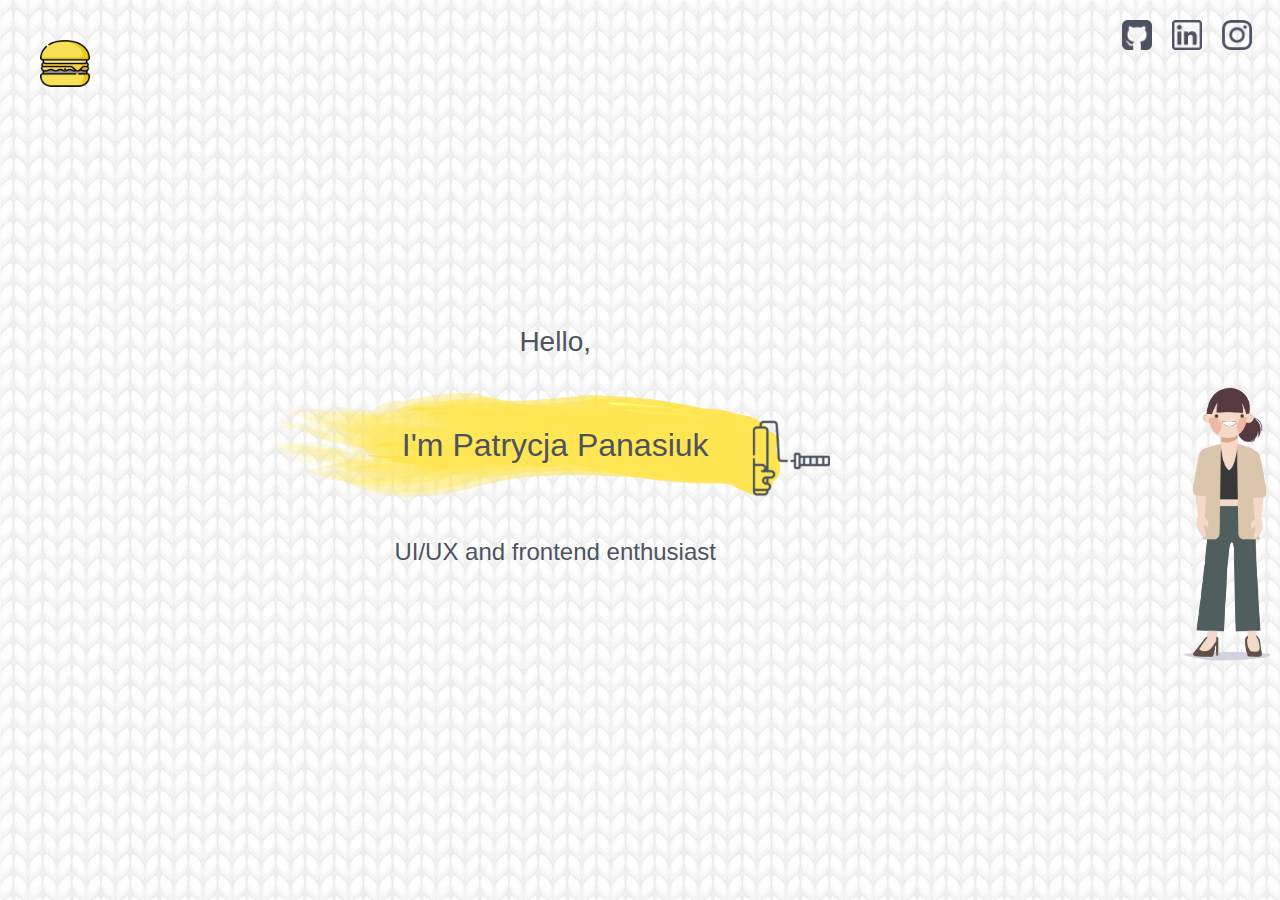
==== commit 84c33dcf: "value changes" ====
--- a/index.html
+++ b/index.html
@@ -17,8 +17,8 @@
       <span class="loader"><span class="loader-inner"></span></span>
     </div>
     <div class="side-menu">
-      <input type="button"  onclick="setTimeout(ShowDiv(), 0)" class="burger burger-menu" value=""/>
-      <input type="button"  onclick="setTimeout(ShowMenu(), 0)" class="burger burger-menu-cover" value=""/>
+      <input type="button"  onclick="setTimeout(ShowDiv(), 0)" class="burger burger-menu" value="."/>
+      <input type="button"  onclick="setTimeout(ShowMenu(), 0)" class="burger burger-menu-cover" value="."/>
         <div class="side-menu-bcg" id="myDiv">
           <div class="burger-waiter"></div>
           <div class="menu row justify-content-center">
@@ -50,8 +50,8 @@
 
   <!-- MENU COVER -->
   <div class="menu-cover" id="menu-cover">
-    <input type="button"  onclick="setTimeout(ShowDiv(), 0)" class="burger burger-menu" value=""/>
-    <input type="button"  onclick="setTimeout(ShowMenu(), 0)" class="burger burger-menu-cover" value=""/>
+    <input type="button"  onclick="setTimeout(ShowDiv(), 0)" class="burger burger-menu" value="."/>
+    <input type="button"  onclick="setTimeout(ShowMenu(), 0)" class="burger burger-menu-cover" value="."/>
     <div class="menu-cover-list row">
       <div class="menu-cover-img col-3">
         <a href="contact.html"><img src="pic/mail.png" alt="contact"></a>
